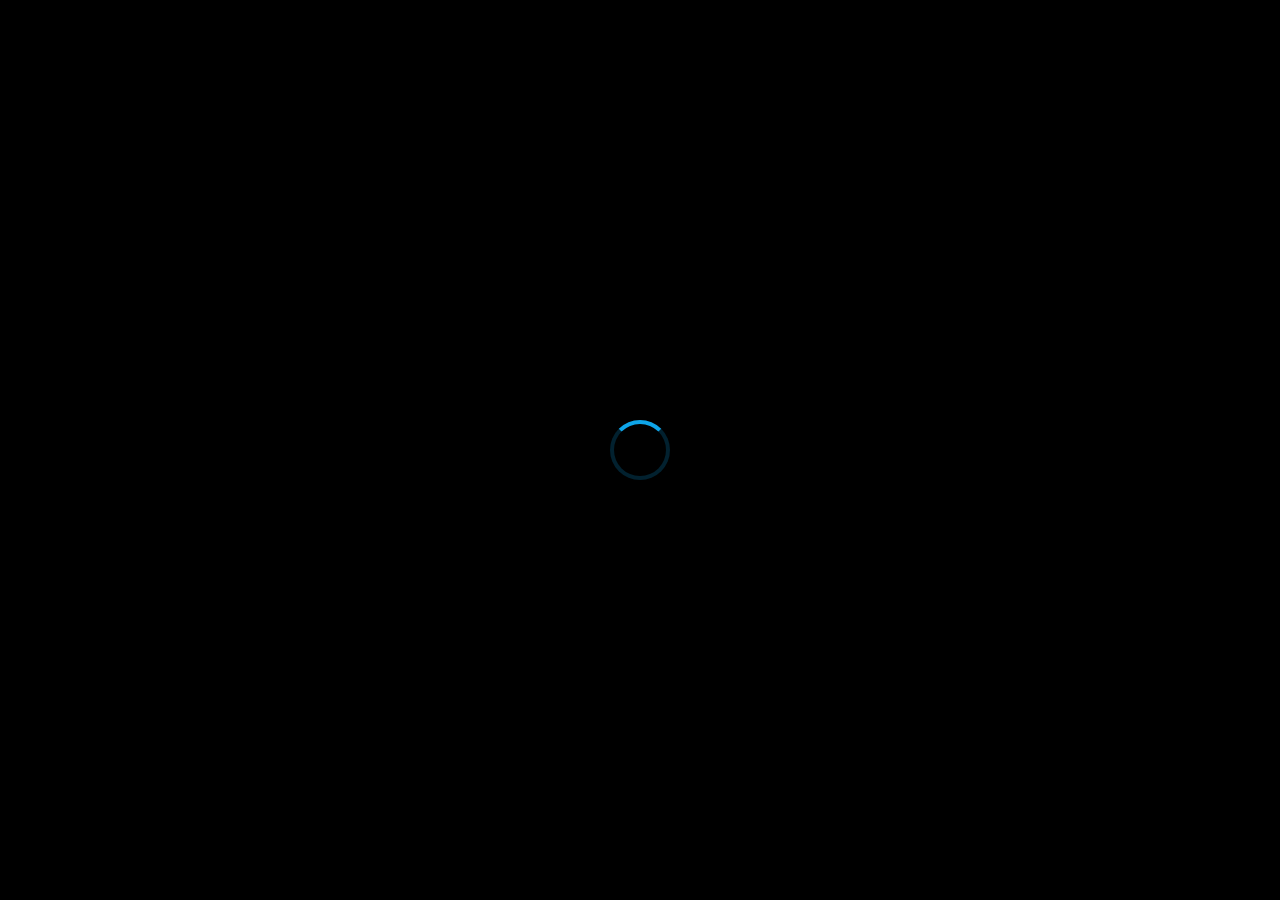
==== html/Identify.html @ cd038d43 "commit" ====
<!DOCTYPE html>
<html lang="en">

<head>
    <meta charset="UTF-8">
    <meta name="viewport" content="width=device-width, initial-scale=1.0">
    <meta name="description" content="Classify exoplanets using AI technology">
    <title>Exoquest-404!! - Identify Planet</title>

    <!-- Fonts -->
    <link rel="preconnect" href="https://fonts.googleapis.com">
    <link rel="preconnect" href="https://fonts.gstatic.com" crossorigin>
    <link
        href="https://fonts.googleapis.com/css2?family=MuseoModerno:ital,wght@0,100..900;1,100..900&family=Space+Mono:ital,wght@0,400;0,700;1,400;1,700&display=swap"
        rel="stylesheet">
    <link rel="stylesheet" href="https://cdnjs.cloudflare.com/ajax/libs/font-awesome/6.4.0/css/all.min.css">

    <!-- Stylesheets -->
    <link rel="stylesheet" href="../Css/styles.css">
    <link rel="stylesheet" href="../Css/header.css">
    <link rel="stylesheet" href="../Css/identify.css">
</head>

<body>
    <!-- Loading Screen -->
    <div class="loading-screen">
        <div class="loader"></div>
    </div>

    <!-- Scroll Progress Bar -->
    <div class="scroll-progress"></div>

    <!-- Skip Link -->
    <a href="#main-content" class="skip-link">Skip to main content</a>

    <!-- Starfield Background -->
    <div class="stars-container" id="starsContainer">
        <div class="nebula"></div>
        <div class="nebula"></div>
        <div class="nebula"></div>
        <div class="nebula"></div>
    </div>

    <!-- Header -->
    <header id="mainHeader">
        <nav>
            <a href="../index.html" class="logo" aria-label="Exoquest Home">
                <div class="logo-icon-container">
                    <img src="../media/logo.png" alt="Exoquest Logo Icon" class="logo-icon">
                </div>
                <svg class="logo-text-svg" viewBox="0 0 200 50" aria-hidden="true">
                    <text x="20" y="25" class="logo-title">Exoquest</text>
                    <text x="20" y="45" class="logo-subtitle">404!!</text>
                </svg>
            </a>

            <button class="menu-toggle" id="menuToggle" aria-label="Toggle navigation" aria-expanded="false">
                <span></span>
                <span></span>
                <span></span>
            </button>

            <ul class="nav-menu" id="navMenu">
                <li><a href="../index.html#home">Home</a></li>
                <li><a href="../index.html#about-us">About Us</a></li>
                <li><a href="../index.html#planets-section">Planets</a></li>
                <li><a href="../index.html#team">Our Team</a></li>
                <li><a href="identify.html" class="cta-button active">Identify</a></li>
            </ul>
        </nav>
    </header>

    <!-- Main Content -->
    <main id="main-content">
        <section id="identify" class="identify-section">
            <h2 class="section-title">Exoplanet Identification Tool</h2>
            <p class="section-subtitle">Input exoplanet data to get AI-powered classification results</p>

            <div class="identify-container">
                <!-- Manual Input Card -->
                <div class="identify-form-card manual-input-card">
                    <h3><i class="fas fa-keyboard"></i> Manual Data Input</h3>
                    <form id="manualIdentifyForm" class="identify-form">
                        <div class="input-grid">
                            <div class="input-group">
                                <label for="koi_period">Orbital Period (days)</label>
                                <input type="number" step="any" id="koi_period" name="koi_period" required>
                            </div>
                            <div class="input-group">
                                <label for="koi_time0bk">Transit Midpoints</label>
                                <input type="number" step="any" id="koi_time0bk" name="koi_time0bk" required>
                            </div>
                            <div class="input-group">
                                <label for="koi_eccen">Eccentricity</label>
                                <input type="number" step="any" id="koi_eccen" name="koi_eccen" required>
                            </div>
                            <div class="input-group">
                                <label for="koi_impact">Transit Impact Parameter</label>
                                <input type="number" step="any" id="koi_impact" name="koi_impact" required>
                            </div>
                            <div class="input-group">
                                <label for="koi_duration">Transit Duration (hours)</label>
                                <input type="number" step="any" id="koi_duration" name="koi_duration" required>
                            </div>
                            <div class="input-group">
                                <label for="koi_depth">Transit Depth (ppm)</label>
                                <input type="number" step="any" id="koi_depth" name="koi_depth" required>
                            </div>
                            <div class="input-group">
                                <label for="koi_ror">Radius Ratio (Rp/R*)</label>
                                <input type="number" step="any" id="koi_ror" name="koi_ror" required>
                            </div>
                            <div class="input-group">
                                <label for="koi_srho">Stellar Density (g/cm³)</label>
                                <input type="number" step="any" id="koi_srho" name="koi_srho" required>
                            </div>
                            <div class="input-group">
                                <label for="koi_prad">Planet Radius (R⊕)</label>
                                <input type="number" step="any" id="koi_prad" name="koi_prad" required>
                            </div>
                            <div class="input-group">
                                <label for="koi_sma">Semi-major Axis (AU)</label>
                                <input type="number" step="any" id="koi_sma" name="koi_sma" required>
                            </div>
                            <div class="input-group">
                                <label for="koi_incl">Inclination (degrees)</label>
                                <input type="number" step="any" id="koi_incl" name="koi_incl" required>
                            </div>
                            <div class="input-group">
                                <label for="koi_teq">Equilibrium Temp (K)</label>
                                <input type="number" step="any" id="koi_teq" name="koi_teq" required>
                            </div>
                            <div class="input-group">
                                <label for="koi_insol">Insolation Flux (F⊕)</label>
                                <input type="number" step="any" id="koi_insol" name="koi_insol" required>
                            </div>
                            <div class="input-group">
                                <label for="koi_dor">Distance/Star Radius</label>
                                <input type="number" step="any" id="koi_dor" name="koi_dor" required>
                            </div>
                        </div>
                        <button type="submit" class="cta-button submit-button">
                            <i class="fas fa-search"></i> Analyze Planet
                        </button>
                    </form>
                </div>

                <!-- CSV Upload Card -->
                <div class="identify-form-card csv-input-card">
                    <h3><i class="fas fa-file-csv"></i> Import Data via CSV</h3>
                    <p class="csv-notes">
                        <i class="fas fa-exclamation-triangle"></i> Important Notes:
                    </p>
                    <ul class="csv-guidelines">
                        <li>Data must be in the <strong>2nd row</strong> of the CSV file</li>
                        <li>Columns must be in the <strong>same order</strong> as manual input fields</li>
                        <li>All 14 parameters are required</li>
                    </ul>
                    <form id="csvIdentifyForm" class="identify-form">
                        <div class="input-group file-upload-group">
                            <label for="csv-file" class="file-label">
                                <i class="fas fa-cloud-upload-alt"></i> Choose CSV File
                            </label>
                            <input type="file" id="csv-file" name="csv-file" accept=".csv">
                        </div>
                        <button type="submit" class="cta-button submit-button">
                            <i class="fas fa-upload"></i> Upload & Analyze
                        </button>
                    </form>
                </div>
            </div>

            <!-- Results Section -->
            <div class="identification-output" id="identificationOutput">
                <h3 class="output-title">
                    <i class="fas fa-chart-line"></i> Identification Result
                </h3>
                <p id="result-text" class="initial-message">
                    Input data manually or upload a CSV file and press 'Analyze Planet' to see the AI's classification
                    result here.
                </p>
            </div>
        </section>
    </main>

    <!-- Scripts -->
    <script src="../Js/main.js"></script>
    <script src="../Js/header.js"></script>
    <script src="../Js/identify.js"></script>
</body>

</html>
---- Css/styles.css ----
:root {
    --color-dark-space: #000000;
    --color-navy: #0a1128;
    --color-light-text: #e8edf5;
    --color-accent-blue: #0ea5e9;
    --color-accent-purple: #a855f7;
    --color-accent-red: #dc2626;
    --gradient-cta: linear-gradient(135deg, #0ea5e9 0%, #a855f7 100%);
    --gradient-header: linear-gradient(180deg, rgba(10, 14, 26, 0.9) 0%, rgba(10, 14, 26, 0.7) 100%);
    --shadow-primary: rgba(14, 165, 233, 0.25);
    --shadow-hover: rgba(14, 165, 233, 0.5);
    --transition-speed: 0.3s;
}

* {
    margin: 0;
    padding: 0;
    box-sizing: border-box;
}

html {
    scroll-behavior: smooth;
}

body {
    font-family: "MuseoModerno", sans-serif;
    font-optical-sizing: auto;
    font-weight: 200;
    font-style: normal;
    background: var(--color-dark-space);
    color: var(--color-light-text);
    overflow-x: hidden;
    line-height: 1.6;
}

.stars-container {
    position: fixed;
    top: 0;
    left: 0;
    width: 100%;
    height: 100%;
    pointer-events: none;
    z-index: 0;
    background: radial-gradient(ellipse at center, 
        rgba(10, 17, 40, 1) 0%, 
        rgba(0, 0, 0, 1) 100%);
    transition: opacity 1s ease;
}

.star {
    position: absolute;
    background: #ffffff;
    border-radius: 50%;
    animation: twinkle var(--duration) infinite ease-in-out;
}

.star.small {
    width: 1.5px;
    height: 1.5px;
    box-shadow: 0 0 3px rgba(255, 255, 255, 0.6);
}

.star.medium {
    width: 2.5px;
    height: 2.5px;
    box-shadow: 0 0 5px rgba(255, 255, 255, 0.8);
}

.star.large {
    width: 3.5px;
    height: 3.5px;
    box-shadow: 0 0 8px rgba(255, 255, 255, 1);
}

.star.blue {
    background: #a0c4ff;
    box-shadow: 0 0 12px #a0c4ff;
}

.star.yellow {
    background: #ffec8b;
    box-shadow: 0 0 12px #ffec8b;
}

.star.red {
    background: #ff9e9e;
    box-shadow: 0 0 12px #ff9e9e;
}

@keyframes twinkle {
    0%, 100% {
        opacity: 0.3;
        transform: scale(1);
    }
    50% {
        opacity: 1;
        transform: scale(1.3);
    }
}

.meteor {
    position: absolute;
    height: 2px;
    background: linear-gradient(90deg, #ffffff, rgba(255, 255, 255, 0.8), transparent);
    border-radius: 50%;
    filter: drop-shadow(0 0 8px rgba(255, 255, 255, 1));
    animation: meteor-fall var(--duration) linear forwards;
    opacity: 0;
    z-index: 1;
}

@keyframes meteor-fall {
    0% {
        transform: translateX(0) translateY(0) rotate(-45deg);
        opacity: 0;
    }
    10% {
        opacity: 1;
    }
    100% {
        transform: translateX(-800px) translateY(800px) rotate(-45deg);
        opacity: 0;
    }
}

.nebula {
    position: absolute;
    width: 600px;
    height: 600px;
    border-radius: 50%;
    background: radial-gradient(circle, rgba(138, 43, 226, 0.15) 0%, rgba(138, 43, 226, 0.08) 30%, transparent 70%);
    filter: blur(40px);
    animation: float 60s infinite ease-in-out;
    opacity: 0.5;
}

.nebula:nth-child(2) {
    background: radial-gradient(circle, rgba(30, 144, 255, 0.15) 0%, rgba(30, 144, 255, 0.08) 30%, transparent 70%);
    width: 800px;
    height: 800px;
    animation-duration: 80s;
    animation-delay: -20s;
    top: 20%;
    left: 60%;
}

.nebula:nth-child(3) {
    background: radial-gradient(circle, rgba(255, 20, 147, 0.15) 0%, rgba(255, 20, 147, 0.08) 30%, transparent 70%);
    width: 500px;
    height: 500px;
    animation-duration: 70s;
    animation-delay: -40s;
    top: 60%;
    left: 20%;
}

.nebula:nth-child(4) {
    background: radial-gradient(circle, rgba(14, 165, 233, 0.12) 0%, rgba(14, 165, 233, 0.06) 30%, transparent 70%);
    width: 700px;
    height: 700px;
    animation-duration: 90s;
    animation-delay: -60s;
    top: 40%;
    left: 80%;
}

@keyframes float {
    0%, 100% {
        transform: translate(0, 0) scale(1);
    }
    33% {
        transform: translate(30px, -30px) scale(1.1);
    }
    66% {
        transform: translate(-20px, 20px) scale(0.9);
    }
}

.skip-link {
    position: absolute;
    top: -40px;
    left: 0;
    background: var(--color-accent-blue);
    color: white;
    padding: 8px;
    z-index: 10000;
    transition: top 0.3s ease;
}

.skip-link:focus {
    top: 0;
}

.scroll-progress {
    position: fixed;
    top: 0;
    left: 0;
    width: 0%;
    height: 3px;
    background: linear-gradient(90deg, #0ea5e9, #a855f7);
    z-index: 10001;
    transition: width 0.1s ease;
}

.loading-screen {
    position: fixed;
    top: 0;
    left: 0;
    width: 100%;
    height: 100%;
    background: #000;
    display: flex;
    align-items: center;
    justify-content: center;
    z-index: 10002;
    transition: opacity 0.5s ease, visibility 0.5s ease;
}

.loading-screen.hidden {
    opacity: 0;
    visibility: hidden;
}

.loader {
    width: 60px;
    height: 60px;
    border: 4px solid rgba(14, 165, 233, 0.2);
    border-top-color: #0ea5e9;
    border-radius: 50%;
    animation: spin 1s linear infinite;
}

@keyframes spin {
    to { transform: rotate(360deg); }
}
---- Css/header.css ----
header {
    position: fixed;
    top: 0;
    left: 0;
    right: 0;
    z-index: 1000;
    background: var(--gradient-header);
    backdrop-filter: blur(15px);
    border-bottom: 1px solid rgba(255, 255, 255, 0.05);
    transition: all 0.4s cubic-bezier(0.4, 0, 0.2, 1);
    animation: slideDown 0.5s ease-out;
}

@keyframes slideDown {
    from {
        transform: translateY(-100%);
        opacity: 0;
    }

    to {
        transform: translateY(0);
        opacity: 1;
    }
}

header.scrolled {
    background: rgba(5, 7, 20, 0.98);
    backdrop-filter: blur(24px);
    border-bottom: 1px solid rgba(14, 165, 233, 0.2);
    box-shadow: 0 8px 32px rgba(0, 0, 0, 0.4);
}

nav {
    max-width: 1400px;
    margin: 0 auto;
    padding: 1rem 2rem;
    display: flex;
    justify-content: space-between;
    align-items: center;
}

.logo {
    display: flex;
    align-items: center;
    gap: 1.25rem;
    text-decoration: none;
    transition: transform 0.3s ease;
    animation: fadeIn 0.6s ease-out 0.2s both;
    z-index: 1002;
}

@keyframes fadeIn {
    from {
        opacity: 0;
        transform: translateX(-20px);
    }

    to {
        opacity: 1;
        transform: translateX(0);
    }
}

.logo:hover {
    transform: scale(1.05);
}

.logo-icon-container {
    width: 60px;
    height: 60px;
    border-radius: 50%;
    border: 2px solid rgba(14, 165, 233, 0.3);
    background: var(--color-navy);
    display: flex;
    align-items: center;
    justify-content: center;
    transition: all 0.3s ease;
    overflow: hidden;
    position: relative;
}

.logo:hover .logo-icon-container {
    border-color: var(--color-accent-blue);
    box-shadow: 0 0 20px rgba(14, 165, 233, 0.4);
    transform: rotate(360deg) scale(1.1);
}

.logo-icon-container img {
    width: 100%;
    height: 100%;
    object-fit: cover;
    border-radius: 50%;
}

.logo-text-svg {
    height: 50px;
    width: auto;
    overflow: visible;
}

.logo-title {
    fill: var(--color-light-text);
    font-size: 28px;
    font-weight: 700;
    letter-spacing: 2.5px;
    font-family: "MuseoModerno", sans-serif;
    transition: fill 0.3s ease;
}

.logo:hover .logo-title {
    fill: var(--color-accent-blue);
}

.logo-subtitle {
    fill: rgba(232, 237, 245, 0.7);
    font-size: 12px;
    font-weight: 400;
    letter-spacing: 2px;
    text-transform: uppercase;
    font-family: "MuseoModerno", sans-serif;
}

.nav-menu {
    display: flex;
    gap: 0.5rem;
    list-style: none;
    align-items: center;
}

.nav-menu li {
    animation: fadeInUp 0.5s ease-out both;
}

.nav-menu li:nth-child(1) {
    animation-delay: 0.4s;
}

.nav-menu li:nth-child(2) {
    animation-delay: 0.5s;
}

.nav-menu li:nth-child(3) {
    animation-delay: 0.6s;
}

.nav-menu li:nth-child(4) {
    animation-delay: 0.7s;
}

.nav-menu li:nth-child(5) {
    animation-delay: 0.8s;
}

@keyframes fadeInUp {
    from {
        opacity: 0;
        transform: translateY(20px);
    }

    to {
        opacity: 1;
        transform: translateY(0);
    }
}

.nav-menu li a {
    color: var(--color-light-text);
    text-decoration: none;
    font-size: 0.95rem;
    font-weight: 500;
    padding: 0.65rem 1.25rem;
    border-radius: 6px;
    transition: all 0.3s ease;
    position: relative;
    display: inline-block;
}

.nav-menu li a::before {
    content: '';
    position: absolute;
    bottom: 5px;
    left: 50%;
    width: 0;
    height: 2px;
    background: var(--color-accent-blue);
    transform: translateX(-50%);
    transition: width 0.3s ease;
}

.nav-menu li a:hover {
    color: var(--color-accent-blue);
    background: rgba(14, 165, 233, 0.1);
    transform: translateY(-2px);
}

.nav-menu li a:hover::before {
    width: 70%;
}

.nav-menu li a.active {
    color: var(--color-accent-blue);
    background: rgba(14, 165, 233, 0.15);
}

.nav-menu li a.active::before {
    width: 70%;
}

.cta-button {
    background: var(--gradient-cta) !important;
    color: white !important;
    padding: 0.65rem 1.75rem !important;
    border-radius: 6px;
    font-weight: 600;
    box-shadow: 0 4px 20px rgba(14, 165, 233, 0.3);
    transition: all 0.3s ease;
    position: relative;
    overflow: hidden;
    border: 1px solid rgba(255, 255, 255, 0.2);
}

.cta-button::before {
    content: '';
    position: absolute;
    top: 0;
    left: -100%;
    width: 100%;
    height: 100%;
    background: linear-gradient(90deg, transparent, rgba(255, 255, 255, 0.3), transparent);
    transition: left 0.5s ease;
}

.cta-button:hover::before {
    left: 100%;
}

.cta-button:hover {
    transform: translateY(-3px) scale(1.05) !important;
    box-shadow: 0 8px 30px rgba(168, 85, 247, 0.5) !important;
}

.menu-toggle {
    display: none;
    flex-direction: column;
    gap: 6px;
    background: none;
    border: none;
    cursor: pointer;
    padding: 8px;
    z-index: 1002;
    position: relative;
}

.menu-toggle span {
    width: 28px;
    height: 2.5px;
    background: var(--color-light-text);
    border-radius: 2px;
    transition: all 0.3s ease;
}

.menu-toggle:hover span,
.menu-toggle.active span {
    background: var(--color-accent-blue);
}

.menu-toggle.active span:nth-child(1) {
    transform: translateY(8.5px) rotate(45deg);
}

.menu-toggle.active span:nth-child(2) {
    opacity: 0;
}

.menu-toggle.active span:nth-child(3) {
    transform: translateY(-8.5px) rotate(-45deg);
}

@media (max-width: 768px) {
    nav {
        padding: 1rem 1.5rem;
    }

    .menu-toggle {
        display: flex;
        align-items: center;
        justify-content: center;
    }

    .nav-menu {
        position: fixed;
        top: 0;
        left: 0;
        right: 0;
        height: 100vh;
        flex-direction: column;
        background: rgba(0, 0, 0, 0.98);
        backdrop-filter: blur(20px);
        padding: 0;
        gap: 0.5rem;
        justify-content: center;
        align-items: center;
        transform: translateX(100%);
        opacity: 0;
        visibility: hidden;
        pointer-events: none;
        transition: transform 0.4s cubic-bezier(0.645, 0.045, 0.355, 1),
            opacity 0.4s ease,
            visibility 0.4s;
        z-index: 1001;
    }

    .nav-menu.active {
        transform: translateX(0);
        opacity: 1;
        visibility: visible;
        pointer-events: auto;
    }

    .nav-menu li {
        width: auto;
        text-align: center;
        opacity: 0;
        transform: translateY(20px);
        animation: none;
    }

    .nav-menu.active li {
        opacity: 1;
        transform: translateY(0);
        animation: slideInMenu 0.4s ease-out forwards;
    }

    .nav-menu.active li:nth-child(1) {
        animation-delay: 0.1s;
    }

    .nav-menu.active li:nth-child(2) {
        animation-delay: 0.2s;
    }

    .nav-menu.active li:nth-child(3) {
        animation-delay: 0.3s;
    }

    .nav-menu.active li:nth-child(4) {
        animation-delay: 0.4s;
    }

    .nav-menu.active li:nth-child(5) {
        animation-delay: 0.5s;
    }

    @keyframes slideInMenu {
        from {
            opacity: 0;
            transform: translateY(20px);
        }

        to {
            opacity: 1;
            transform: translateY(0);
        }
    }

    .nav-menu li a {
        display: block;
        text-align: center;
        padding: 1.5rem 3rem;
        font-size: 1.5rem;
        border-bottom: none;
    }

    .nav-menu li a::before {
        display: none;
    }

    .cta-button {
        margin-top: 1rem;
        border: 2px solid var(--color-accent-blue) !important;
        transform: none !important;
    }

    .cta-button:hover {
        transform: scale(1.05) !important;
    }

    .logo-icon-container {
        width: 50px;
        height: 50px;
    }

    .logo-text-svg {
        height: 35px;
    }
}

@media (max-width: 480px) {
    nav {
        padding: 0.75rem 1rem;
    }

    .logo-icon-container {
        width: 45px;
        height: 45px;
    }

    .logo-text-svg {
        height: 30px;
    }

    .nav-menu li a {
        font-size: 1.25rem;
        padding: 1.25rem 2rem;
    }
}
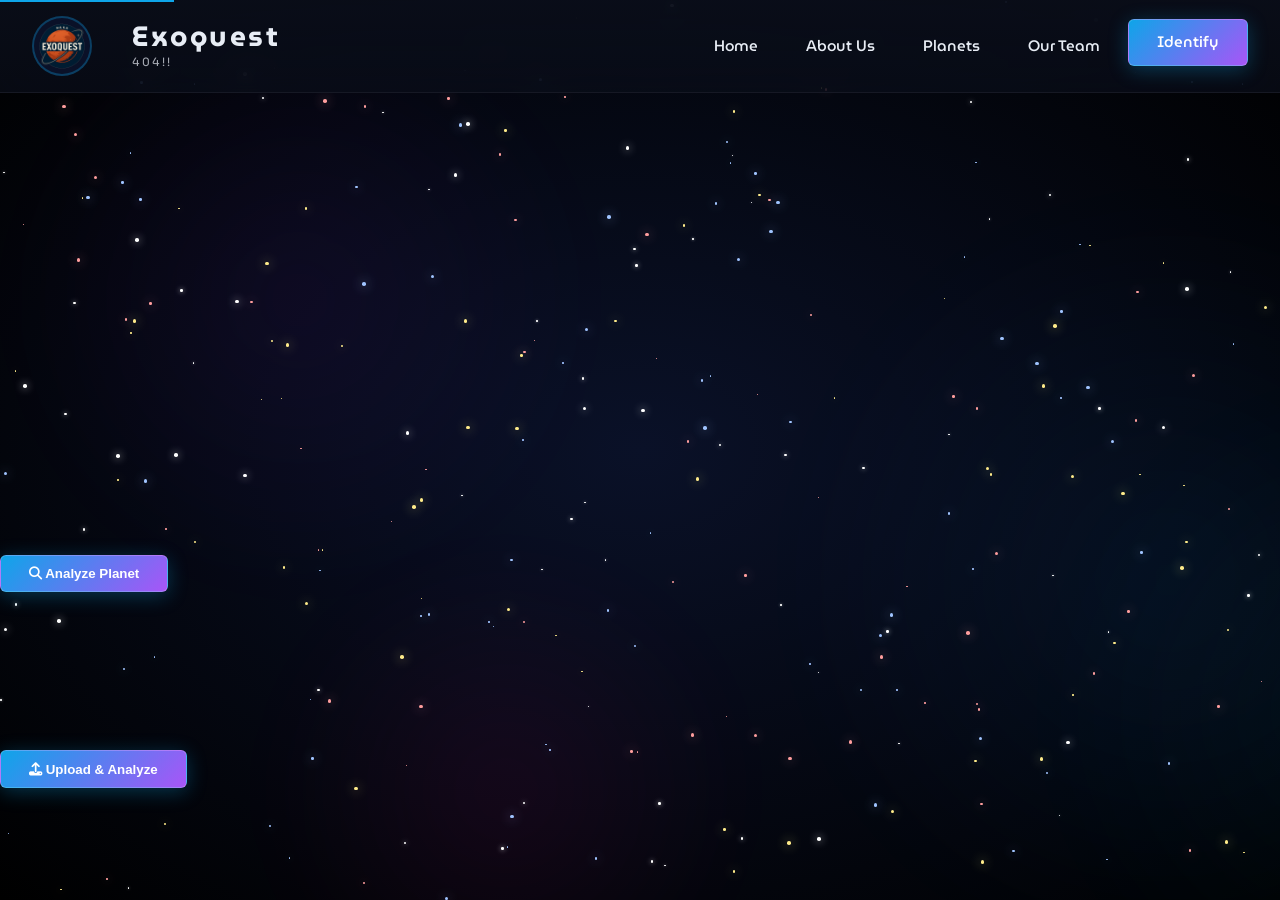
==== commit abcd2939: "push" ====
--- a/html/Identify.html
+++ b/html/Identify.html
@@ -80,6 +80,14 @@
                 <!-- Manual Input Card -->
                 <div class="identify-form-card manual-input-card">
                     <h3><i class="fas fa-keyboard"></i> Manual Data Input</h3>
+                    <p class="manual-notes">
+                        <i class="fas fa-info-circle"></i> Accuracy Note:
+                    </p>
+                    <ul class="manual-guidelines">
+                        <li>All 14 parameters are required for classification</li>
+                        <li>Fewer features = <strong>lower prediction accuracy</strong></li>
+                        <li>Ensure data precision for best results</li>
+                    </ul>
                     <form id="manualIdentifyForm" class="identify-form">
                         <div class="input-grid">
                             <div class="input-group">
@@ -87,7 +95,7 @@
                                 <input type="number" step="any" id="koi_period" name="koi_period" required>
                             </div>
                             <div class="input-group">
-                                <label for="koi_time0bk">Transit Midpoints</label>
+                                <label for="koi_time0bk">Transit Midpoint (BKJD)</label>
                                 <input type="number" step="any" id="koi_time0bk" name="koi_time0bk" required>
                             </div>
                             <div class="input-group">
@@ -95,7 +103,7 @@
                                 <input type="number" step="any" id="koi_eccen" name="koi_eccen" required>
                             </div>
                             <div class="input-group">
-                                <label for="koi_impact">Transit Impact Parameter</label>
+                                <label for="koi_impact">Impact Parameter</label>
                                 <input type="number" step="any" id="koi_impact" name="koi_impact" required>
                             </div>
                             <div class="input-group">
@@ -127,7 +135,7 @@
                                 <input type="number" step="any" id="koi_incl" name="koi_incl" required>
                             </div>
                             <div class="input-group">
-                                <label for="koi_teq">Equilibrium Temp (K)</label>
+                                <label for="koi_teq">Equilibrium Temperature (K)</label>
                                 <input type="number" step="any" id="koi_teq" name="koi_teq" required>
                             </div>
                             <div class="input-group">
@@ -154,17 +162,21 @@
                     <ul class="csv-guidelines">
                         <li>Data must be in the <strong>2nd row</strong> of the CSV file</li>
                         <li>Columns must be in the <strong>same order</strong> as manual input fields</li>
-                        <li>All 14 parameters are required</li>
+                        <li>All 42 parameters are required</li>
                     </ul>
                     <form id="csvIdentifyForm" class="identify-form">
                         <div class="input-group file-upload-group">
                             <label for="csv-file" class="file-label">
                                 <i class="fas fa-cloud-upload-alt"></i> Choose CSV File
                             </label>
-                            <input type="file" id="csv-file" name="csv-file" accept=".csv">
+                            <!-- name must be "file" to match FastAPI -->
+                            <input type="file" id="csv-file" name="file" accept=".csv">
                         </div>
                         <button type="submit" class="cta-button submit-button">
                             <i class="fas fa-upload"></i> Upload & Analyze
+                        </button>
+                        <button type="button" class="download-sample-btn" id="downloadSampleBtn">
+                            <i class="fas fa-download"></i> Download Sample CSV
                         </button>
                     </form>
                 </div>
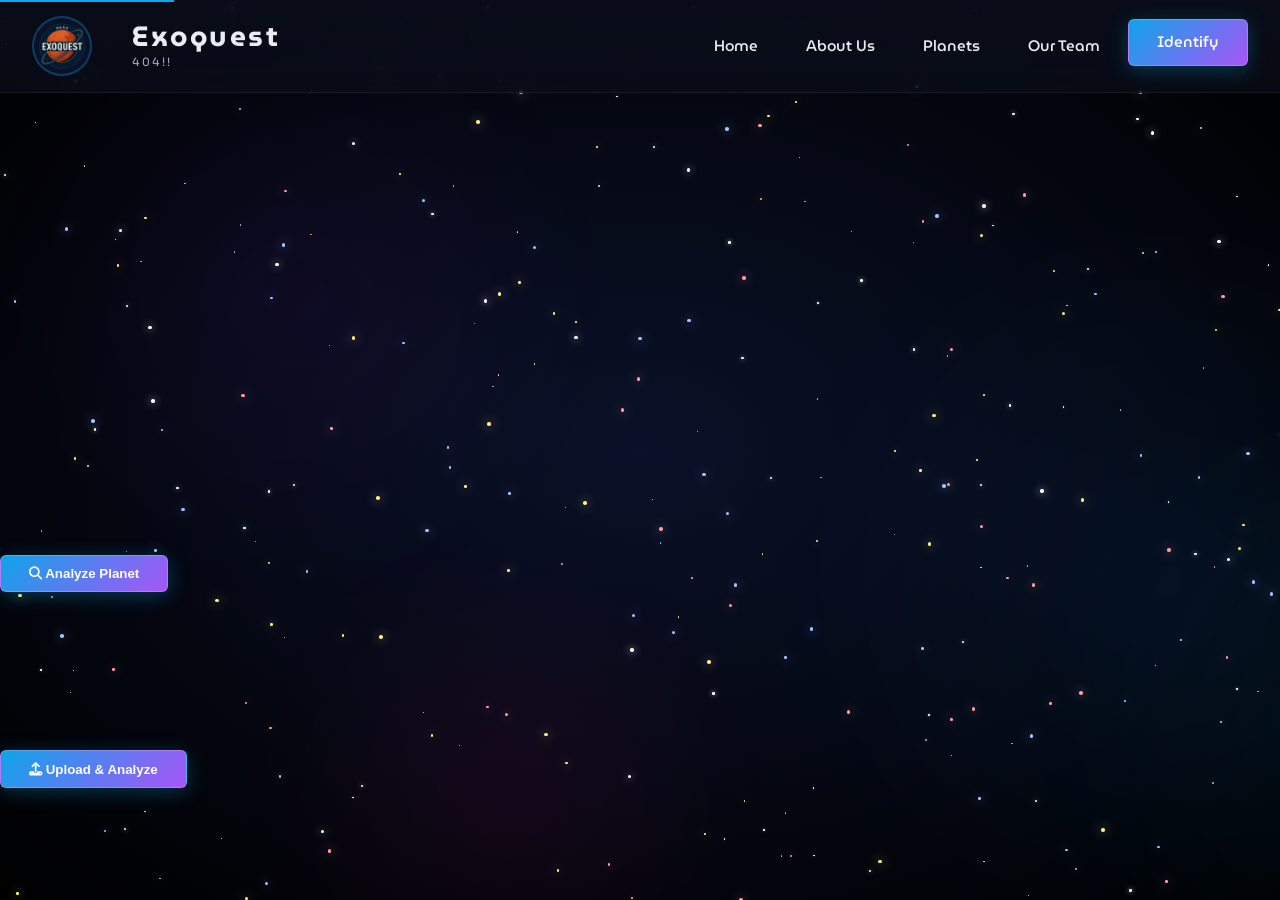
==== commit 4ad46a1c: "commit" ====
--- a/html/Identify.html
+++ b/html/Identify.html
@@ -6,6 +6,8 @@
     <meta name="viewport" content="width=device-width, initial-scale=1.0">
     <meta name="description" content="Classify exoplanets using AI technology">
     <title>Exoquest-404!! - Identify Planet</title>
+        <link rel="icon" type="image/png" href="../media/logo.png">
+
 
     <!-- Fonts -->
     <link rel="preconnect" href="https://fonts.googleapis.com">
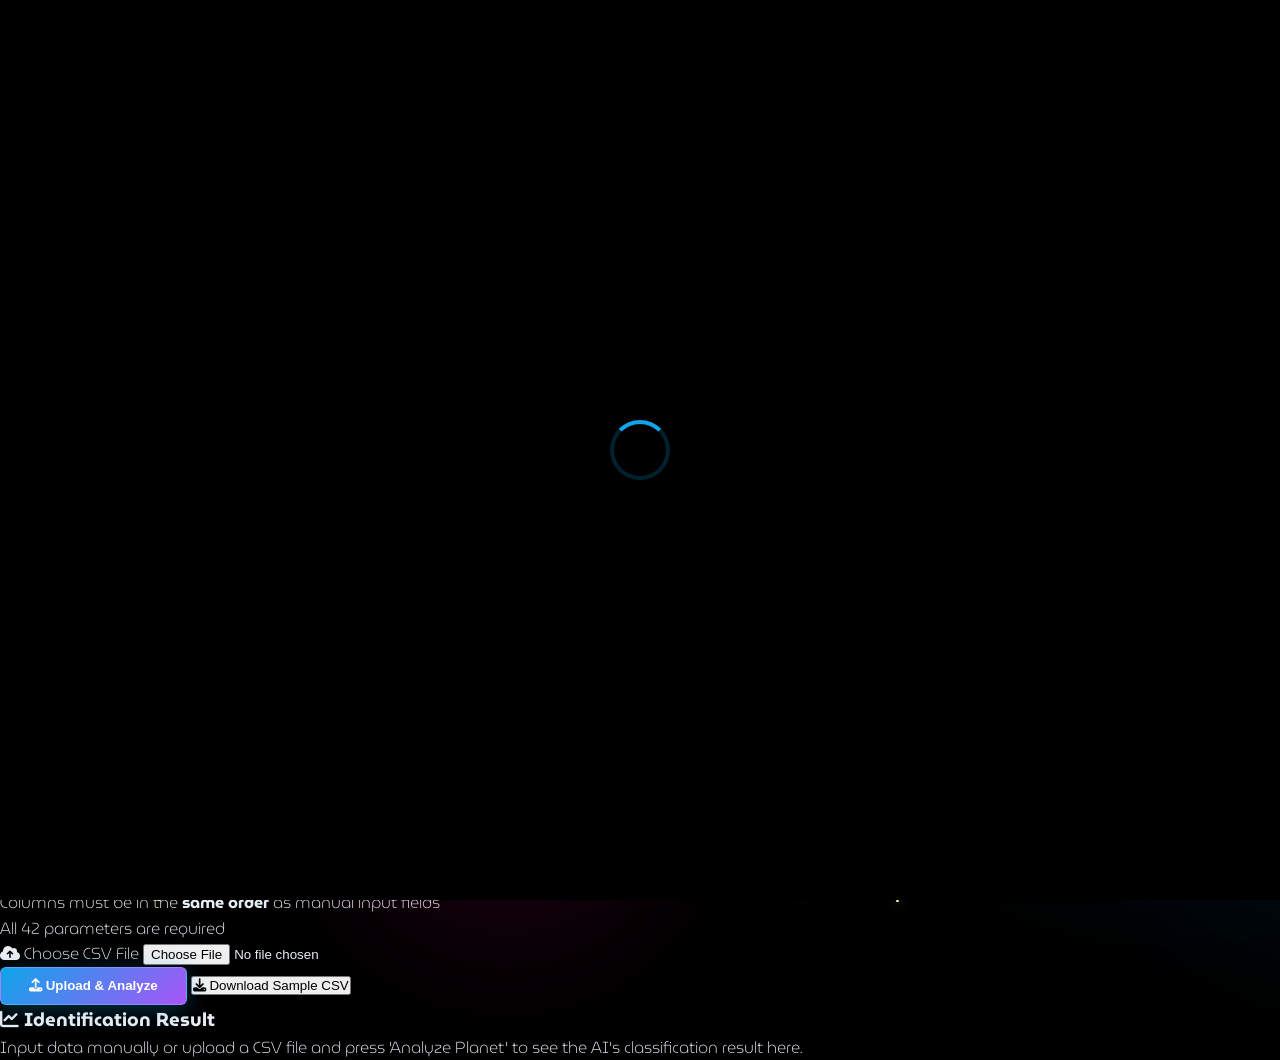
==== commit 4077bb26: "commit" ====
--- a/html/Identify.html
+++ b/html/Identify.html
@@ -12,7 +12,213 @@
     <!-- Fonts -->
     <link rel="preconnect" href="https://fonts.googleapis.com">
     <link rel="preconnect" href="https://fonts.gstatic.com" crossorigin>
+    <link<!DOCTYPE html>
+<html lang="en">
+
+<head>
+    <meta charset="UTF-8">
+    <meta name="viewport" content="width=device-width, initial-scale=1.0">
+    <meta name="description" content="Classify exoplanets using AI technology">
+    <title>Exoquest-404!! - Identify Planet</title>
+        <link rel="icon" type="image/png" href="../media/logo.png">
+
+
+    <link rel="preconnect" href="https://fonts.googleapis.com">
+    <link rel="preconnect" href="https://fonts.gstatic.com" crossorigin>
     <link
+        href="https://fonts.googleapis.com/css2?family=MuseoModerno:ital,wght@0,100..900;1,100..900&family=Space+Mono:ital,wght@0,400;0,700;1,400;1,700&display=swap"
+        rel="stylesheet">
+    <link rel="stylesheet" href="https://cdnjs.cloudflare.com/ajax/libs/font-awesome/6.4.0/css/all.min.css">
+
+    <link rel="stylesheet" href="../Css/styles.css">
+    <link rel="stylesheet" href="../Css/header.css">
+    <link rel="stylesheet" href="../Css/identify.css">
+
+    <style>
+        #inputFormsContainer {
+            display: none;
+            /* Added to manage visibility in JS */
+        }
+    </style>
+</head>
+
+<body>
+    <div class="loading-screen">
+        <div class="loader"></div>
+    </div>
+
+    <div class="scroll-progress"></div>
+
+    <a href="#main-content" class="skip-link">Skip to main content</a>
+
+    <div class="stars-container" id="starsContainer">
+        <div class="nebula"></div>
+        <div class="nebula"></div>
+        <div class="nebula"></div>
+        <div class="nebula"></div>
+    </div>
+
+    <header id="mainHeader">
+        <nav>
+            <a href="../index.html" class="logo" aria-label="Exoquest Home">
+                <div class="logo-icon-container">
+                    <img src="../media/logo.png" alt="Exoquest Logo Icon" class="logo-icon">
+                </div>
+                <svg class="logo-text-svg" viewBox="0 0 200 50" aria-hidden="true">
+                    <text x="20" y="25" class="logo-title">Exoquest</text>
+                    <text x="20" y="45" class="logo-subtitle">404!!</text>
+                </svg>
+            </a>
+
+            <button class="menu-toggle" id="menuToggle" aria-label="Toggle navigation" aria-expanded="false">
+                <span></span>
+                <span></span>
+                <span></span>
+            </button>
+
+            <ul class="nav-menu" id="navMenu">
+                <li><a href="../index.html#home">Home</a></li>
+                <li><a href="../index.html#about-us">About Us</a></li>
+                <li><a href="../index.html#planets-section">Planets</a></li>
+                <li><a href="../index.html#team">Our Team</a></li>
+                <li><a href="identify.html" class="cta-button active">Identify</a></li>
+            </ul>
+        </nav>
+    </header>
+
+    <main id="main-content">
+        <section id="identify" class="identify-section">
+            <h2 class="section-title">Exoplanet Identification Tool</h2>
+            <p class="section-subtitle">Input exoplanet data to get AI-powered classification results</p>
+
+            <div class="identify-container" id="initialInputCard">
+                 <button type="button" class="cta-button submit-button full-width-button" id="startIdentificationBtn" style="padding: 1.5rem; font-size: 1.25rem;">
+                    <i class="fas fa-satellite-dish fa-lg mr-2"></i> Start Exoplanet Identification
+                </button>
+            </div>
+
+
+            <div id="inputFormsContainer" class="identify-container">
+                <div class="identify-form-card manual-input-card">
+                    <h3><i class="fas fa-keyboard"></i> Manual Data Input</h3>
+                    <p class="manual-notes">
+                        <i class="fas fa-info-circle"></i> Accuracy Note:
+                    </p>
+                    <ul class="manual-guidelines">
+                        <li>All 14 parameters are required for classification</li>
+                        <li>Fewer features = <strong>lower prediction accuracy</strong></li>
+                        <li>Ensure data precision for best results</li>
+                    </ul>
+                    <form id="manualIdentifyForm" class="identify-form">
+                        <div class="input-grid">
+                            <div class="input-group">
+                                <label for="koi_period">Orbital Period (days)</label>
+                                <input type="number" step="any" id="koi_period" name="koi_period" required>
+                            </div>
+                            <div class="input-group">
+                                <label for="koi_time0bk">Transit Midpoint (BKJD)</label>
+                                <input type="number" step="any" id="koi_time0bk" name="koi_time0bk" required>
+                            </div>
+                            <div class="input-group">
+                                <label for="koi_eccen">Eccentricity</label>
+                                <input type="number" step="any" id="koi_eccen" name="koi_eccen" required>
+                            </div>
+                            <div class="input-group">
+                                <label for="koi_impact">Impact Parameter</label>
+                                <input type="number" step="any" id="koi_impact" name="koi_impact" required>
+                            </div>
+                            <div class="input-group">
+                                <label for="koi_duration">Transit Duration (hours)</label>
+                                <input type="number" step="any" id="koi_duration" name="koi_duration" required>
+                            </div>
+                            <div class="input-group">
+                                <label for="koi_depth">Transit Depth (ppm)</label>
+                                <input type="number" step="any" id="koi_depth" name="koi_depth" required>
+                            </div>
+                            <div class="input-group">
+                                <label for="koi_ror">Radius Ratio (Rp/R*)</label>
+                                <input type="number" step="any" id="koi_ror" name="koi_ror" required>
+                            </div>
+                            <div class="input-group">
+                                <label for="koi_srho">Stellar Density (g/cm³)</label>
+                                <input type="number" step="any" id="koi_srho" name="koi_srho" required>
+                            </div>
+                            <div class="input-group">
+                                <label for="koi_prad">Planet Radius (R⊕)</label>
+                                <input type="number" step="any" id="koi_prad" name="koi_prad" required>
+                            </div>
+                            <div class="input-group">
+                                <label for="koi_sma">Semi-major Axis (AU)</label>
+                                <input type="number" step="any" id="koi_sma" name="koi_sma" required>
+                            </div>
+                            <div class="input-group">
+                                <label for="koi_incl">Inclination (degrees)</label>
+                                <input type="number" step="any" id="koi_incl" name="koi_incl" required>
+                            </div>
+                            <div class="input-group">
+                                <label for="koi_teq">Equilibrium Temperature (K)</label>
+                                <input type="number" step="any" id="koi_teq" name="koi_teq" required>
+                            </div>
+                            <div class="input-group">
+                                <label for="koi_insol">Insolation Flux (F⊕)</label>
+                                <input type="number" step="any" id="koi_insol" name="koi_insol" required>
+                            </div>
+                            <div class="input-group">
+                                <label for="koi_dor">Distance/Star Radius</label>
+                                <input type="number" step="any" id="koi_dor" name="koi_dor" required>
+                            </div>
+                        </div>
+                        <button type="submit" class="cta-button submit-button">
+                            <i class="fas fa-search"></i> Analyze Planet
+                        </button>
+                    </form>
+                </div>
+
+                <div class="identify-form-card csv-input-card">
+                    <h3><i class="fas fa-file-csv"></i> Import Data via CSV</h3>
+                    <p class="csv-notes">
+                        <i class="fas fa-exclamation-triangle"></i> Important Notes:
+                    </p>
+                    <ul class="csv-guidelines">
+                        <li>Data must be in the <strong>2nd row</strong> of the CSV file</li>
+                        <li>Columns must be in the <strong>same order</strong> as manual input fields</li>
+                        <li>**14 parameters** are required (matching the manual input fields)</li>
+                    </ul>
+                    <form id="csvIdentifyForm" class="identify-form">
+                        <div class="input-group file-upload-group">
+                            <label for="csv-file" class="file-label">
+                                <i class="fas fa-cloud-upload-alt"></i> Choose CSV File
+                            </label>
+                            <input type="file" id="csv-file" name="file" accept=".csv">
+                        </div>
+                        <button type="submit" class="cta-button submit-button">
+                            <i class="fas fa-upload"></i> Upload & Analyze
+                        </button>
+                        <button type="button" class="download-sample-btn" id="downloadSampleBtn">
+                            <i class="fas fa-download"></i> Download Sample CSV
+                        </button>
+                    </form>
+                </div>
+            </div>
+
+            <div class="identification-output" id="identificationOutput">
+                <h3 class="output-title">
+                    <i class="fas fa-chart-line"></i> Identification Result
+                </h3>
+                <p id="result-text" class="initial-message">
+                    Input data manually or upload a CSV file and press 'Analyze Planet' to see the AI's classification
+                    result here.
+                </p>
+            </div>
+        </section>
+    </main>
+
+    <script src="../Js/main.js"></script>
+    <script src="../Js/header.js"></script>
+    <script src="../Js/identify.js"></script>
+</body>
+
+</html>
         href="https://fonts.googleapis.com/css2?family=MuseoModerno:ital,wght@0,100..900;1,100..900&family=Space+Mono:ital,wght@0,400;0,700;1,400;1,700&display=swap"
         rel="stylesheet">
     <link rel="stylesheet" href="https://cdnjs.cloudflare.com/ajax/libs/font-awesome/6.4.0/css/all.min.css">
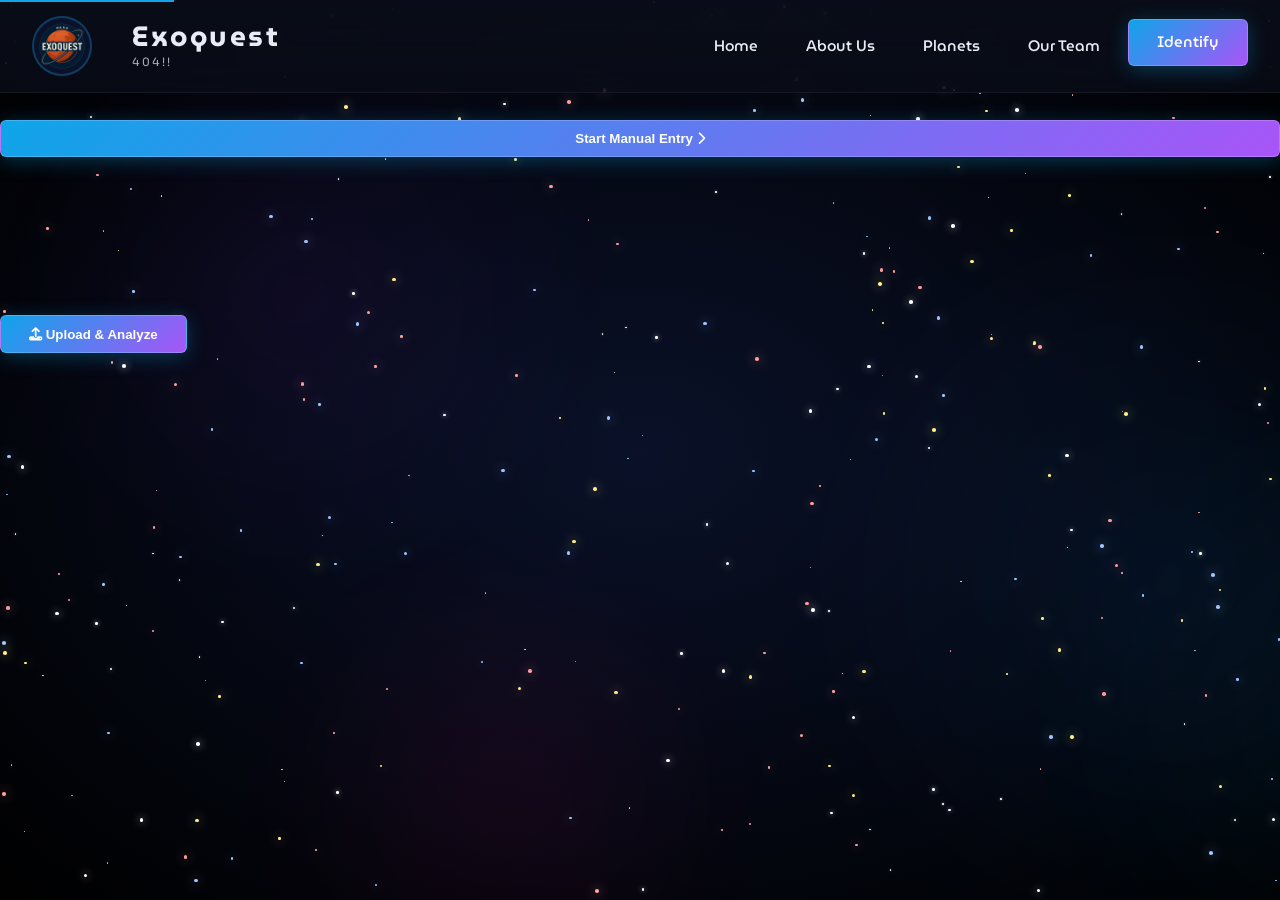
==== commit ac89fa4a: "push" ====
--- a/html/Identify.html
+++ b/html/Identify.html
@@ -6,21 +6,7 @@
     <meta name="viewport" content="width=device-width, initial-scale=1.0">
     <meta name="description" content="Classify exoplanets using AI technology">
     <title>Exoquest-404!! - Identify Planet</title>
-        <link rel="icon" type="image/png" href="../media/logo.png">
-
-
-    <!-- Fonts -->
-    <link rel="preconnect" href="https://fonts.googleapis.com">
-    <link rel="preconnect" href="https://fonts.gstatic.com" crossorigin>
-    <link<!DOCTYPE html>
-<html lang="en">
-
-<head>
-    <meta charset="UTF-8">
-    <meta name="viewport" content="width=device-width, initial-scale=1.0">
-    <meta name="description" content="Classify exoplanets using AI technology">
-    <title>Exoquest-404!! - Identify Planet</title>
-        <link rel="icon" type="image/png" href="../media/logo.png">
+    <link rel="icon" type="image/png" href="../media/logo.png">
 
 
     <link rel="preconnect" href="https://fonts.googleapis.com">
@@ -33,13 +19,6 @@
     <link rel="stylesheet" href="../Css/styles.css">
     <link rel="stylesheet" href="../Css/header.css">
     <link rel="stylesheet" href="../Css/identify.css">
-
-    <style>
-        #inputFormsContainer {
-            display: none;
-            /* Added to manage visibility in JS */
-        }
-    </style>
 </head>
 
 <body>
@@ -91,88 +70,17 @@
             <h2 class="section-title">Exoplanet Identification Tool</h2>
             <p class="section-subtitle">Input exoplanet data to get AI-powered classification results</p>
 
-            <div class="identify-container" id="initialInputCard">
-                 <button type="button" class="cta-button submit-button full-width-button" id="startIdentificationBtn" style="padding: 1.5rem; font-size: 1.25rem;">
-                    <i class="fas fa-satellite-dish fa-lg mr-2"></i> Start Exoplanet Identification
-                </button>
-            </div>
-
-
-            <div id="inputFormsContainer" class="identify-container">
-                <div class="identify-form-card manual-input-card">
+            <div class="identify-container">
+                <a href="manual_input.html" class="identify-form-card manual-input-card card-link-style">
                     <h3><i class="fas fa-keyboard"></i> Manual Data Input</h3>
                     <p class="manual-notes">
-                        <i class="fas fa-info-circle"></i> Accuracy Note:
+                        <i class="fas fa-info-circle"></i> Click here to manually enter 14 parameters on a separate
+                        page.
                     </p>
-                    <ul class="manual-guidelines">
-                        <li>All 14 parameters are required for classification</li>
-                        <li>Fewer features = <strong>lower prediction accuracy</strong></li>
-                        <li>Ensure data precision for best results</li>
-                    </ul>
-                    <form id="manualIdentifyForm" class="identify-form">
-                        <div class="input-grid">
-                            <div class="input-group">
-                                <label for="koi_period">Orbital Period (days)</label>
-                                <input type="number" step="any" id="koi_period" name="koi_period" required>
-                            </div>
-                            <div class="input-group">
-                                <label for="koi_time0bk">Transit Midpoint (BKJD)</label>
-                                <input type="number" step="any" id="koi_time0bk" name="koi_time0bk" required>
-                            </div>
-                            <div class="input-group">
-                                <label for="koi_eccen">Eccentricity</label>
-                                <input type="number" step="any" id="koi_eccen" name="koi_eccen" required>
-                            </div>
-                            <div class="input-group">
-                                <label for="koi_impact">Impact Parameter</label>
-                                <input type="number" step="any" id="koi_impact" name="koi_impact" required>
-                            </div>
-                            <div class="input-group">
-                                <label for="koi_duration">Transit Duration (hours)</label>
-                                <input type="number" step="any" id="koi_duration" name="koi_duration" required>
-                            </div>
-                            <div class="input-group">
-                                <label for="koi_depth">Transit Depth (ppm)</label>
-                                <input type="number" step="any" id="koi_depth" name="koi_depth" required>
-                            </div>
-                            <div class="input-group">
-                                <label for="koi_ror">Radius Ratio (Rp/R*)</label>
-                                <input type="number" step="any" id="koi_ror" name="koi_ror" required>
-                            </div>
-                            <div class="input-group">
-                                <label for="koi_srho">Stellar Density (g/cm³)</label>
-                                <input type="number" step="any" id="koi_srho" name="koi_srho" required>
-                            </div>
-                            <div class="input-group">
-                                <label for="koi_prad">Planet Radius (R⊕)</label>
-                                <input type="number" step="any" id="koi_prad" name="koi_prad" required>
-                            </div>
-                            <div class="input-group">
-                                <label for="koi_sma">Semi-major Axis (AU)</label>
-                                <input type="number" step="any" id="koi_sma" name="koi_sma" required>
-                            </div>
-                            <div class="input-group">
-                                <label for="koi_incl">Inclination (degrees)</label>
-                                <input type="number" step="any" id="koi_incl" name="koi_incl" required>
-                            </div>
-                            <div class="input-group">
-                                <label for="koi_teq">Equilibrium Temperature (K)</label>
-                                <input type="number" step="any" id="koi_teq" name="koi_teq" required>
-                            </div>
-                            <div class="input-group">
-                                <label for="koi_insol">Insolation Flux (F⊕)</label>
-                                <input type="number" step="any" id="koi_insol" name="koi_insol" required>
-                            </div>
-                            <div class="input-group">
-                                <label for="koi_dor">Distance/Star Radius</label>
-                                <input type="number" step="any" id="koi_dor" name="koi_dor" required>
-                            </div>
-                        </div>
-                        <button type="submit" class="cta-button submit-button">
-                            <i class="fas fa-search"></i> Analyze Planet
-                        </button>
-                    </form>
-                </div>
+                    <button type="button" class="cta-button submit-button" style="width: 100%;">
+                        Start Manual Entry <i class="fas fa-chevron-right ml-2"></i>
+                    </button>
+                </a>
 
                 <div class="identify-form-card csv-input-card">
                     <h3><i class="fas fa-file-csv"></i> Import Data via CSV</h3>
@@ -182,7 +90,7 @@
                     <ul class="csv-guidelines">
                         <li>Data must be in the <strong>2nd row</strong> of the CSV file</li>
                         <li>Columns must be in the <strong>same order</strong> as manual input fields</li>
-                        <li>**14 parameters** are required (matching the manual input fields)</li>
+                        <li>All 14 parameters are required</li>
                     </ul>
                     <form id="csvIdentifyForm" class="identify-form">
                         <div class="input-group file-upload-group">
@@ -206,8 +114,8 @@
                     <i class="fas fa-chart-line"></i> Identification Result
                 </h3>
                 <p id="result-text" class="initial-message">
-                    Input data manually or upload a CSV file and press 'Analyze Planet' to see the AI's classification
-                    result here.
+                    Input data manually (on the new page) or upload a CSV file and press 'Analyze Planet' to see the
+                    AI's classification result here.
                 </p>
             </div>
         </section>
@@ -218,195 +126,4 @@
     <script src="../Js/identify.js"></script>
 </body>
 
-</html>
-        href="https://fonts.googleapis.com/css2?family=MuseoModerno:ital,wght@0,100..900;1,100..900&family=Space+Mono:ital,wght@0,400;0,700;1,400;1,700&display=swap"
-        rel="stylesheet">
-    <link rel="stylesheet" href="https://cdnjs.cloudflare.com/ajax/libs/font-awesome/6.4.0/css/all.min.css">
-
-    <!-- Stylesheets -->
-    <link rel="stylesheet" href="../Css/styles.css">
-    <link rel="stylesheet" href="../Css/header.css">
-    <link rel="stylesheet" href="../Css/identify.css">
-</head>
-
-<body>
-    <!-- Loading Screen -->
-    <div class="loading-screen">
-        <div class="loader"></div>
-    </div>
-
-    <!-- Scroll Progress Bar -->
-    <div class="scroll-progress"></div>
-
-    <!-- Skip Link -->
-    <a href="#main-content" class="skip-link">Skip to main content</a>
-
-    <!-- Starfield Background -->
-    <div class="stars-container" id="starsContainer">
-        <div class="nebula"></div>
-        <div class="nebula"></div>
-        <div class="nebula"></div>
-        <div class="nebula"></div>
-    </div>
-
-    <!-- Header -->
-    <header id="mainHeader">
-        <nav>
-            <a href="../index.html" class="logo" aria-label="Exoquest Home">
-                <div class="logo-icon-container">
-                    <img src="../media/logo.png" alt="Exoquest Logo Icon" class="logo-icon">
-                </div>
-                <svg class="logo-text-svg" viewBox="0 0 200 50" aria-hidden="true">
-                    <text x="20" y="25" class="logo-title">Exoquest</text>
-                    <text x="20" y="45" class="logo-subtitle">404!!</text>
-                </svg>
-            </a>
-
-            <button class="menu-toggle" id="menuToggle" aria-label="Toggle navigation" aria-expanded="false">
-                <span></span>
-                <span></span>
-                <span></span>
-            </button>
-
-            <ul class="nav-menu" id="navMenu">
-                <li><a href="../index.html#home">Home</a></li>
-                <li><a href="../index.html#about-us">About Us</a></li>
-                <li><a href="../index.html#planets-section">Planets</a></li>
-                <li><a href="../index.html#team">Our Team</a></li>
-                <li><a href="identify.html" class="cta-button active">Identify</a></li>
-            </ul>
-        </nav>
-    </header>
-
-    <!-- Main Content -->
-    <main id="main-content">
-        <section id="identify" class="identify-section">
-            <h2 class="section-title">Exoplanet Identification Tool</h2>
-            <p class="section-subtitle">Input exoplanet data to get AI-powered classification results</p>
-
-            <div class="identify-container">
-                <!-- Manual Input Card -->
-                <div class="identify-form-card manual-input-card">
-                    <h3><i class="fas fa-keyboard"></i> Manual Data Input</h3>
-                    <p class="manual-notes">
-                        <i class="fas fa-info-circle"></i> Accuracy Note:
-                    </p>
-                    <ul class="manual-guidelines">
-                        <li>All 14 parameters are required for classification</li>
-                        <li>Fewer features = <strong>lower prediction accuracy</strong></li>
-                        <li>Ensure data precision for best results</li>
-                    </ul>
-                    <form id="manualIdentifyForm" class="identify-form">
-                        <div class="input-grid">
-                            <div class="input-group">
-                                <label for="koi_period">Orbital Period (days)</label>
-                                <input type="number" step="any" id="koi_period" name="koi_period" required>
-                            </div>
-                            <div class="input-group">
-                                <label for="koi_time0bk">Transit Midpoint (BKJD)</label>
-                                <input type="number" step="any" id="koi_time0bk" name="koi_time0bk" required>
-                            </div>
-                            <div class="input-group">
-                                <label for="koi_eccen">Eccentricity</label>
-                                <input type="number" step="any" id="koi_eccen" name="koi_eccen" required>
-                            </div>
-                            <div class="input-group">
-                                <label for="koi_impact">Impact Parameter</label>
-                                <input type="number" step="any" id="koi_impact" name="koi_impact" required>
-                            </div>
-                            <div class="input-group">
-                                <label for="koi_duration">Transit Duration (hours)</label>
-                                <input type="number" step="any" id="koi_duration" name="koi_duration" required>
-                            </div>
-                            <div class="input-group">
-                                <label for="koi_depth">Transit Depth (ppm)</label>
-                                <input type="number" step="any" id="koi_depth" name="koi_depth" required>
-                            </div>
-                            <div class="input-group">
-                                <label for="koi_ror">Radius Ratio (Rp/R*)</label>
-                                <input type="number" step="any" id="koi_ror" name="koi_ror" required>
-                            </div>
-                            <div class="input-group">
-                                <label for="koi_srho">Stellar Density (g/cm³)</label>
-                                <input type="number" step="any" id="koi_srho" name="koi_srho" required>
-                            </div>
-                            <div class="input-group">
-                                <label for="koi_prad">Planet Radius (R⊕)</label>
-                                <input type="number" step="any" id="koi_prad" name="koi_prad" required>
-                            </div>
-                            <div class="input-group">
-                                <label for="koi_sma">Semi-major Axis (AU)</label>
-                                <input type="number" step="any" id="koi_sma" name="koi_sma" required>
-                            </div>
-                            <div class="input-group">
-                                <label for="koi_incl">Inclination (degrees)</label>
-                                <input type="number" step="any" id="koi_incl" name="koi_incl" required>
-                            </div>
-                            <div class="input-group">
-                                <label for="koi_teq">Equilibrium Temperature (K)</label>
-                                <input type="number" step="any" id="koi_teq" name="koi_teq" required>
-                            </div>
-                            <div class="input-group">
-                                <label for="koi_insol">Insolation Flux (F⊕)</label>
-                                <input type="number" step="any" id="koi_insol" name="koi_insol" required>
-                            </div>
-                            <div class="input-group">
-                                <label for="koi_dor">Distance/Star Radius</label>
-                                <input type="number" step="any" id="koi_dor" name="koi_dor" required>
-                            </div>
-                        </div>
-                        <button type="submit" class="cta-button submit-button">
-                            <i class="fas fa-search"></i> Analyze Planet
-                        </button>
-                    </form>
-                </div>
-
-                <!-- CSV Upload Card -->
-                <div class="identify-form-card csv-input-card">
-                    <h3><i class="fas fa-file-csv"></i> Import Data via CSV</h3>
-                    <p class="csv-notes">
-                        <i class="fas fa-exclamation-triangle"></i> Important Notes:
-                    </p>
-                    <ul class="csv-guidelines">
-                        <li>Data must be in the <strong>2nd row</strong> of the CSV file</li>
-                        <li>Columns must be in the <strong>same order</strong> as manual input fields</li>
-                        <li>All 42 parameters are required</li>
-                    </ul>
-                    <form id="csvIdentifyForm" class="identify-form">
-                        <div class="input-group file-upload-group">
-                            <label for="csv-file" class="file-label">
-                                <i class="fas fa-cloud-upload-alt"></i> Choose CSV File
-                            </label>
-                            <!-- name must be "file" to match FastAPI -->
-                            <input type="file" id="csv-file" name="file" accept=".csv">
-                        </div>
-                        <button type="submit" class="cta-button submit-button">
-                            <i class="fas fa-upload"></i> Upload & Analyze
-                        </button>
-                        <button type="button" class="download-sample-btn" id="downloadSampleBtn">
-                            <i class="fas fa-download"></i> Download Sample CSV
-                        </button>
-                    </form>
-                </div>
-            </div>
-
-            <!-- Results Section -->
-            <div class="identification-output" id="identificationOutput">
-                <h3 class="output-title">
-                    <i class="fas fa-chart-line"></i> Identification Result
-                </h3>
-                <p id="result-text" class="initial-message">
-                    Input data manually or upload a CSV file and press 'Analyze Planet' to see the AI's classification
-                    result here.
-                </p>
-            </div>
-        </section>
-    </main>
-
-    <!-- Scripts -->
-    <script src="../Js/main.js"></script>
-    <script src="../Js/header.js"></script>
-    <script src="../Js/identify.js"></script>
-</body>
-
 </html>
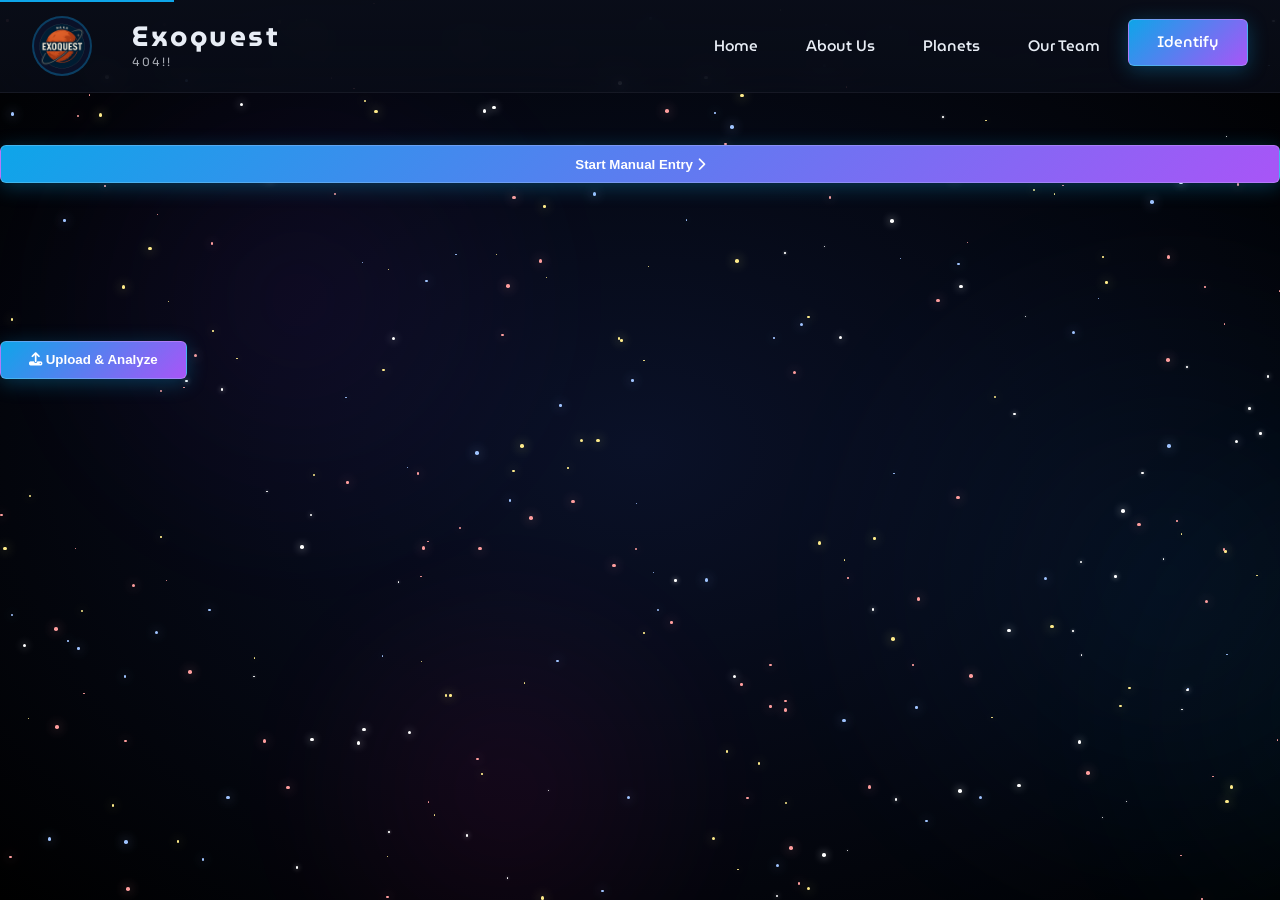
==== commit 3306f9f9: "commit" ====
--- a/html/Identify.html
+++ b/html/Identify.html
@@ -77,6 +77,10 @@
                         <i class="fas fa-info-circle"></i> Click here to manually enter 14 parameters on a separate
                         page.
                     </p>
+                    <p class=".accuracy-warning" style="color: #d18400 ;">
+                        <i class="fas fa-exclamation-circle "></i> Note: Lower accuracy due to limited number of
+                        features (14 vs 42 in CSV)
+                    </p>
                     <button type="button" class="cta-button submit-button" style="width: 100%;">
                         Start Manual Entry <i class="fas fa-chevron-right ml-2"></i>
                     </button>
@@ -90,7 +94,7 @@
                     <ul class="csv-guidelines">
                         <li>Data must be in the <strong>2nd row</strong> of the CSV file</li>
                         <li>Columns must be in the <strong>same order</strong> as manual input fields</li>
-                        <li>All 14 parameters are required</li>
+                        <li>All 42 parameters are required</li>
                     </ul>
                     <form id="csvIdentifyForm" class="identify-form">
                         <div class="input-group file-upload-group">
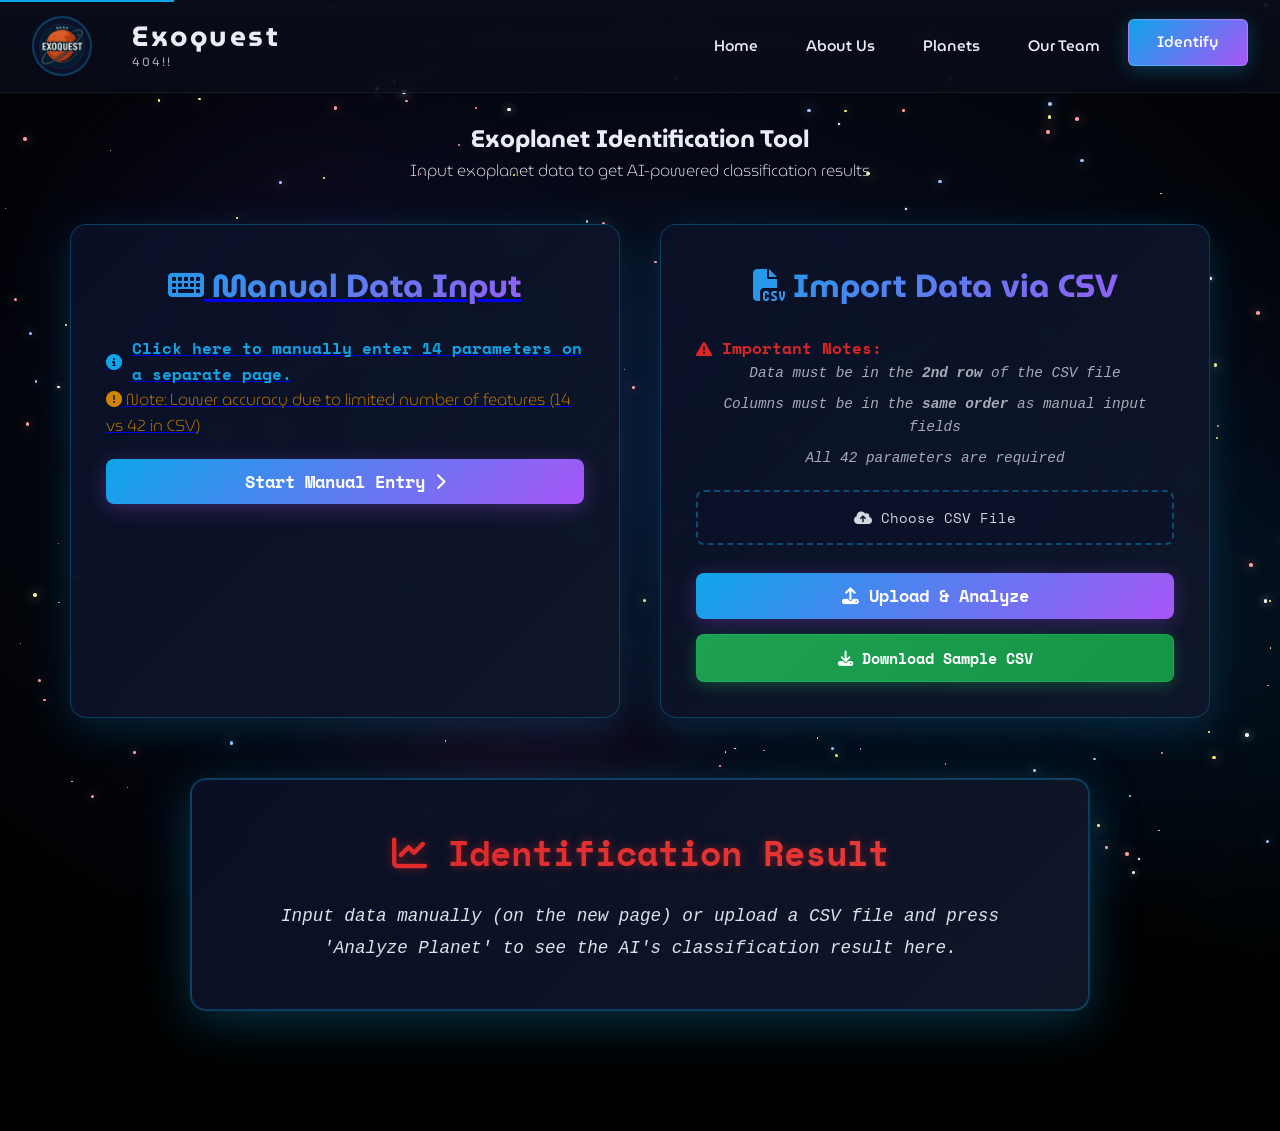
==== commit 69102771: "commit" ====
--- a/html/Identify.html
+++ b/html/Identify.html
@@ -18,7 +18,7 @@
 
     <link rel="stylesheet" href="../Css/styles.css">
     <link rel="stylesheet" href="../Css/header.css">
-    <link rel="stylesheet" href="../Css/identify.css">
+    <link rel="stylesheet" href="../Css/Identify.css">
 </head>
 
 <body>
--- a/Css/Identify.css
+++ b/Css/Identify.css
@@ -0,0 +1,351 @@
+.identify-section {
+    padding: 120px 5% 120px;
+    text-align: center;
+    position: relative;
+    z-index: 10;
+    min-height: 100vh;
+}
+
+.identify-container {
+    display: flex;
+    gap: 40px;
+    margin-top: 40px;
+    justify-content: center;
+    flex-wrap: wrap;
+}
+
+.identify-form-card {
+    background: linear-gradient(135deg, rgba(10, 17, 40, 0.9), rgba(15, 23, 42, 0.95));
+    border: 1px solid rgba(14, 165, 233, 0.3);
+    border-radius: 16px;
+    padding: 35px;
+    max-width: 550px;
+    width: 100%;
+    box-shadow: 0 10px 40px rgba(14, 165, 233, 0.2);
+    text-align: left;
+    backdrop-filter: blur(10px);
+    transition: all 0.3s ease;
+}
+
+.identify-form-card:hover {
+    transform: translateY(-5px);
+    box-shadow: 0 15px 50px rgba(168, 85, 247, 0.3);
+    border-color: rgba(168, 85, 247, 0.4);
+}
+
+.identify-form-card h3 {
+    color: transparent;
+    background: linear-gradient(135deg, #0ea5e9, #a855f7);
+    -webkit-background-clip: text;
+    -webkit-text-fill-color: transparent;
+    background-clip: text;
+    margin-bottom: 25px;
+    font-size: 2rem;
+    text-align: center;
+}
+
+.input-grid {
+    display: grid;
+    grid-template-columns: repeat(2, 1fr);
+    gap: 20px;
+    margin-bottom: 20px;
+}
+
+.input-group {
+    display: flex;
+    flex-direction: column;
+}
+
+.input-group label {
+    font-family: "Space Mono", monospace;
+    font-weight: 400;
+    margin-bottom: 8px;
+    font-size: 0.9rem;
+    color: rgba(232, 237, 245, 0.9);
+}
+
+.identify-form input[type="number"],
+.identify-form input[type="file"] {
+    padding: 12px 16px;
+    border: 1px solid rgba(14, 165, 233, 0.3);
+    border-radius: 8px;
+    background-color: rgba(10, 17, 40, 0.6);
+    color: var(--color-light-text);
+    font-family: "Space Mono", monospace;
+    transition: all 0.3s ease;
+}
+
+.identify-form input[type="number"]:focus {
+    border-color: var(--color-accent-purple);
+    box-shadow: 0 0 10px rgba(168, 85, 247, 0.3);
+    outline: none;
+    background-color: rgba(10, 17, 40, 0.8);
+}
+
+.file-upload-group input[type="file"] {
+    display: none;
+}
+
+.file-label {
+    display: block;
+    padding: 14px 20px;
+    border: 2px dashed rgba(14, 165, 233, 0.4);
+    border-radius: 8px;
+    background-color: rgba(10, 17, 40, 0.6);
+    color: var(--color-accent-blue);
+    cursor: pointer;
+    text-align: center;
+    transition: all 0.3s ease;
+    font-family: "Space Mono", monospace;
+    font-size: 0.85rem;
+    font-weight: 500;
+}
+
+.file-label:hover {
+    background: linear-gradient(135deg, rgba(14, 165, 233, 0.15), rgba(168, 85, 247, 0.15));
+    border-color: var(--color-accent-purple);
+    transform: scale(1.02);
+}
+
+.submit-button {
+    width: 100%;
+    margin-top: 20px;
+    padding: 14px;
+    font-size: 1.05rem;
+    font-family: "Space Mono", monospace;
+    font-weight: 600;
+    cursor: pointer;
+    transition: all 0.3s ease;
+    background: var(--gradient-cta);
+    border: none;
+    border-radius: 8px;
+    color: white;
+    box-shadow: 0 4px 20px rgba(168, 85, 247, 0.3);
+    position: relative;
+    overflow: hidden;
+}
+
+.submit-button::before {
+    content: '';
+    position: absolute;
+    top: 0;
+    left: -100%;
+    width: 100%;
+    height: 100%;
+    background: linear-gradient(90deg, transparent, rgba(255, 255, 255, 0.3), transparent);
+    transition: left 0.5s ease;
+}
+
+.submit-button:hover::before {
+    left: 100%;
+}
+
+.submit-button:hover {
+    transform: translateY(-3px) scale(1.02);
+    box-shadow: 0 6px 30px rgba(168, 85, 247, 0.5);
+}
+
+.submit-button:active {
+    transform: translateY(0) scale(0.98);
+}
+
+.download-sample-btn {
+    width: 100%;
+    margin-top: 15px;
+    padding: 12px;
+    font-size: 0.95rem;
+    font-family: "Space Mono", monospace;
+    font-weight: 600;
+    cursor: pointer;
+    transition: all 0.3s ease;
+    background: linear-gradient(135deg, rgba(34, 197, 94, 0.8), rgba(22, 163, 74, 0.9));
+    border: 1px solid rgba(34, 197, 94, 0.4);
+    border-radius: 8px;
+    color: white;
+    box-shadow: 0 4px 15px rgba(34, 197, 94, 0.3);
+    position: relative;
+    overflow: hidden;
+}
+
+.download-sample-btn::before {
+    content: '';
+    position: absolute;
+    top: 0;
+    left: -100%;
+    width: 100%;
+    height: 100%;
+    background: linear-gradient(90deg, transparent, rgba(255, 255, 255, 0.3), transparent);
+    transition: left 0.5s ease;
+}
+
+.download-sample-btn:hover::before {
+    left: 100%;
+}
+
+.download-sample-btn:hover {
+    transform: translateY(-3px) scale(1.02);
+    box-shadow: 0 6px 25px rgba(34, 197, 94, 0.5);
+    border-color: rgba(34, 197, 94, 0.6);
+}
+
+.download-sample-btn:active {
+    transform: translateY(0) scale(0.98);
+}
+
+.csv-guidelines {
+    list-style: none;
+    padding-left: 0;
+    margin-bottom: 20px;
+    text-align: center;
+    font-style: italic;
+    color: rgba(232, 237, 245, 0.7);
+    font-family: "Space Mono", monospace;
+    font-size: 0.85rem;
+}
+
+.csv-guidelines li {
+    margin-bottom: 8px;
+    font-size: 0.9rem;
+}
+
+.csv-notes {
+    font-weight: 700;
+    color: var(--color-accent-red);
+    margin-top: 10px;
+    font-family: "Space Mono", monospace;
+    display: flex;
+    align-items: center;
+    gap: 10px;
+}
+
+.manual-notes {
+    font-weight: 700;
+    color: var(--color-accent-blue);
+    margin-top: 10px;
+    font-family: "Space Mono", monospace;
+    display: flex;
+    align-items: center;
+    gap: 10px;
+}
+
+.accuracy-warning {
+    font-weight: 600;
+    color: #d18400;
+    margin-top: 12px;
+    font-family: "Space Mono", monospace;
+    display: flex;
+    align-items: center;
+    gap: 10px;
+    font-size: 0.85rem;
+    padding: 10px;
+    background: rgba(245, 158, 11, 0.1);
+    border-radius: 6px;
+    border: 1px solid rgba(245, 158, 11, 0.3);
+}
+
+.manual-guidelines {
+    list-style: none;
+    padding-left: 0;
+    margin-bottom: 20px;
+    text-align: center;
+    font-style: italic;
+    color: rgba(232, 237, 245, 0.7);
+    font-family: "Space Mono", monospace;
+    font-size: 0.85rem;
+}
+
+.manual-guidelines li {
+    margin-bottom: 8px;
+    font-size: 0.9rem;
+}
+
+.identification-output {
+    font-family: "Space Mono", monospace;
+    margin-top: 60px;
+    padding: 45px;
+    border-radius: 16px;
+    background: linear-gradient(135deg, rgba(10, 17, 40, 0.9), rgba(15, 23, 42, 0.95));
+    border: 2px solid rgba(14, 165, 233, 0.3);
+    box-shadow: 0 10px 50px rgba(14, 165, 233, 0.3);
+    text-align: center;
+    max-width: 900px;
+    margin-left: auto;
+    margin-right: auto;
+    position: relative;
+    z-index: 5;
+    backdrop-filter: blur(10px);
+}
+
+.output-title {
+    background: linear-gradient(135deg, #dc2626, #ef4444);
+    -webkit-background-clip: text;
+    -webkit-text-fill-color: transparent;
+    background-clip: text;
+    font-size: 2.2rem;
+    margin-bottom: 20px;
+    text-shadow: 0 0 10px rgba(220, 38, 38, 0.5);
+    font-weight: 700;
+}
+
+.initial-message {
+    color: rgba(232, 237, 245, 0.7);
+    font-style: italic;
+    line-height: 1.8;
+}
+
+#result-text {
+    font-size: 1.1rem;
+    line-height: 1.8;
+    color: rgba(232, 237, 245, 0.95);
+}
+
+@media (max-width: 1024px) {
+    .identify-container {
+        flex-direction: column;
+        align-items: center;
+    }
+
+    .identify-form-card {
+        max-width: 100%;
+    }
+}
+
+@media (max-width: 768px) {
+    .input-grid {
+        grid-template-columns: 1fr;
+    }
+
+    .identify-section {
+        padding: 100px 5% 80px;
+    }
+
+    .identify-form-card {
+        padding: 25px;
+    }
+
+    .identify-form-card h3 {
+        font-size: 1.6rem;
+    }
+
+    .identification-output {
+        padding: 30px 20px;
+    }
+
+    .output-title {
+        font-size: 1.8rem;
+    }
+}
+
+@media (max-width: 480px) {
+    .identify-form-card h3 {
+        font-size: 1.4rem;
+    }
+
+    .identification-output {
+        padding: 25px 15px;
+    }
+
+    .output-title {
+        font-size: 1.5rem;
+    }
+}
